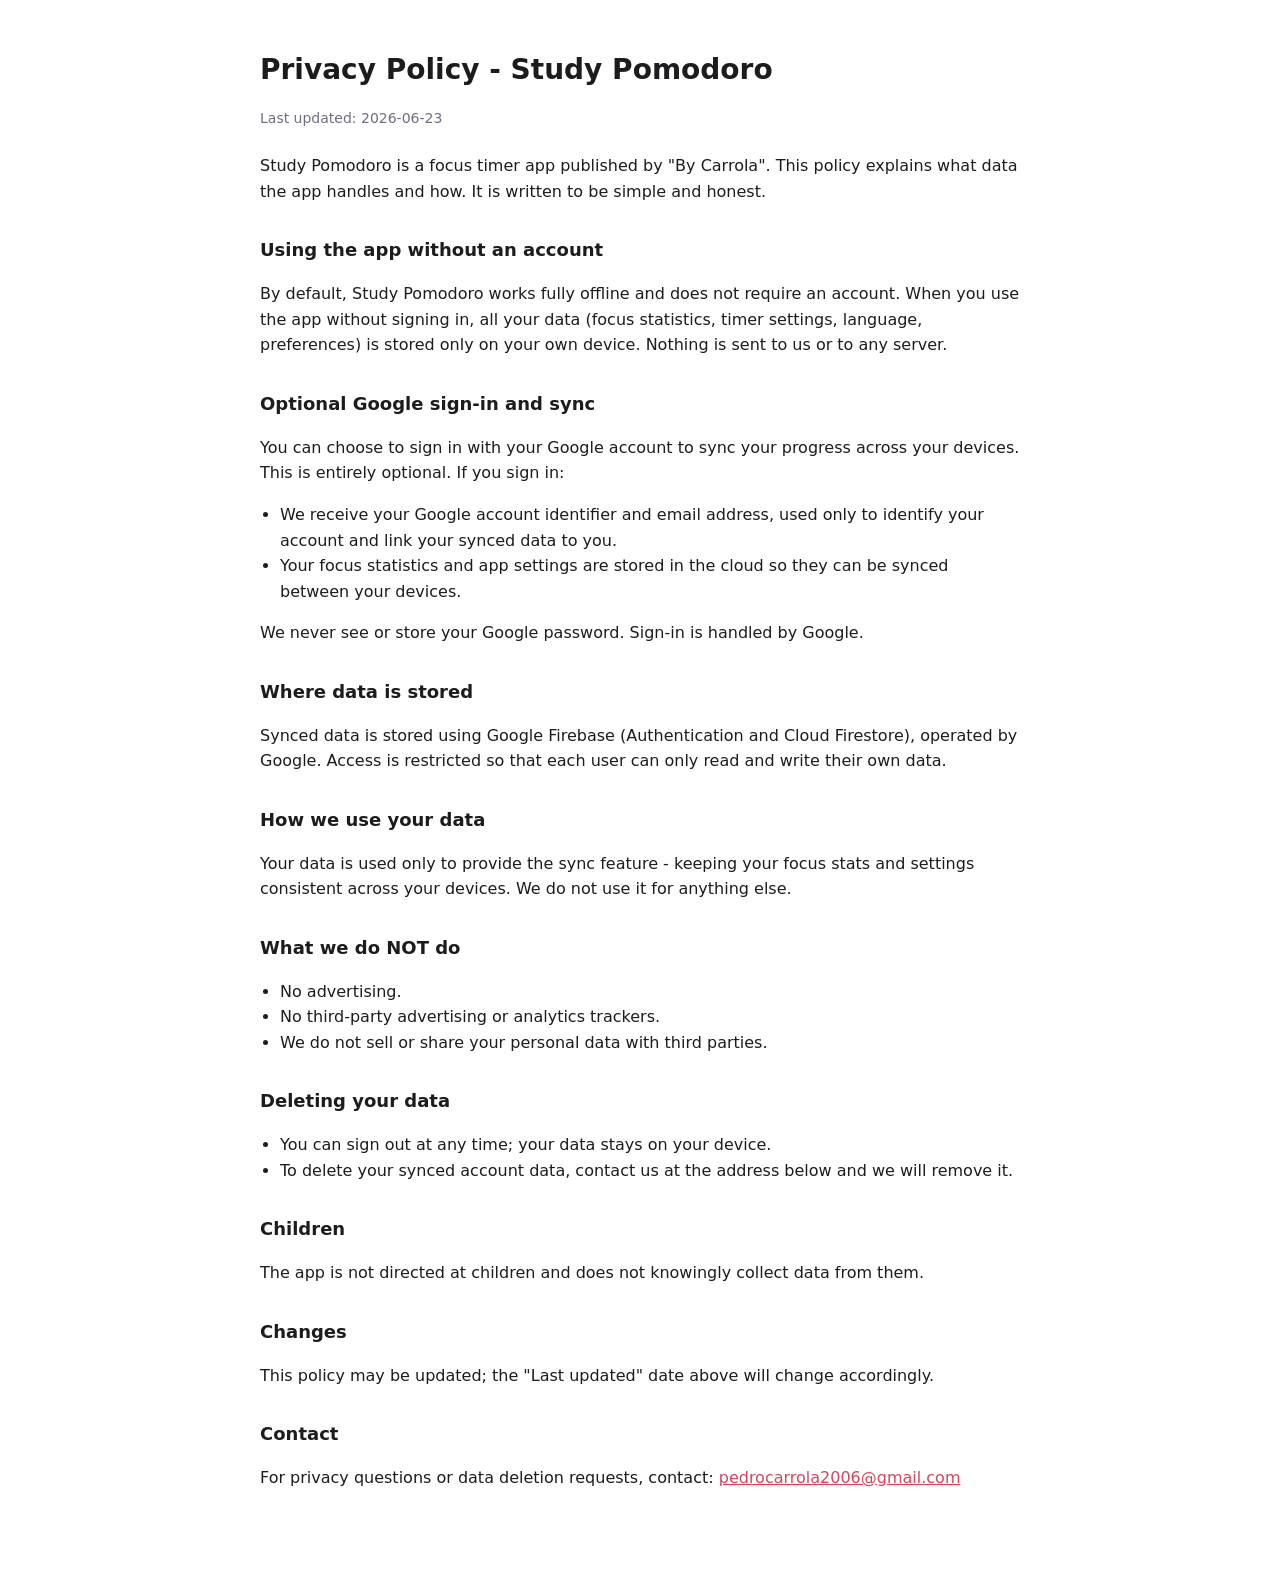
==== index.html @ 79184b82 "Privacy policy for Study Pomodoro" ====
<!DOCTYPE html>
<html lang="en">
<head>
<meta charset="utf-8">
<meta name="viewport" content="width=device-width, initial-scale=1">
<title>Study Pomodoro - Privacy Policy</title>
<style>
  :root { color-scheme: light dark; }
  body { font-family: -apple-system, "Segoe UI", Roboto, system-ui, sans-serif;
    max-width: 760px; margin: 0 auto; padding: 48px 24px 80px; line-height: 1.6;
    color: #1c1c1e; background: #ffffff; }
  @media (prefers-color-scheme: dark){ body{ color:#e8e8ed; background:#0f0f13; } a{ color:#ff8a8a; } }
  h1 { font-size: 28px; margin: 0 0 4px; }
  h2 { font-size: 18px; margin: 32px 0 8px; }
  .updated { color: #6e6e80; font-size: 14px; margin-bottom: 24px; }
  ul { padding-left: 20px; }
  a { color: #d6455d; }
</style>
</head>
<body>
<h1>Privacy Policy - Study Pomodoro</h1>
<p class="updated">Last updated: 2026-06-23</p>

<p>Study Pomodoro is a focus timer app published by "By Carrola". This policy explains
what data the app handles and how. It is written to be simple and honest.</p>

<h2>Using the app without an account</h2>
<p>By default, Study Pomodoro works fully offline and does not require an account. When
you use the app without signing in, all your data (focus statistics, timer settings,
language, preferences) is stored only on your own device. Nothing is sent to us or to
any server.</p>

<h2>Optional Google sign-in and sync</h2>
<p>You can choose to sign in with your Google account to sync your progress across your
devices. This is entirely optional. If you sign in:</p>
<ul>
  <li>We receive your Google account identifier and email address, used only to identify
  your account and link your synced data to you.</li>
  <li>Your focus statistics and app settings are stored in the cloud so they can be synced
  between your devices.</li>
</ul>
<p>We never see or store your Google password. Sign-in is handled by Google.</p>

<h2>Where data is stored</h2>
<p>Synced data is stored using Google Firebase (Authentication and Cloud Firestore),
operated by Google. Access is restricted so that each user can only read and write their
own data.</p>

<h2>How we use your data</h2>
<p>Your data is used only to provide the sync feature - keeping your focus stats and
settings consistent across your devices. We do not use it for anything else.</p>

<h2>What we do NOT do</h2>
<ul>
  <li>No advertising.</li>
  <li>No third-party advertising or analytics trackers.</li>
  <li>We do not sell or share your personal data with third parties.</li>
</ul>

<h2>Deleting your data</h2>
<ul>
  <li>You can sign out at any time; your data stays on your device.</li>
  <li>To delete your synced account data, contact us at the address below and we will
  remove it.</li>
</ul>

<h2>Children</h2>
<p>The app is not directed at children and does not knowingly collect data from them.</p>

<h2>Changes</h2>
<p>This policy may be updated; the "Last updated" date above will change accordingly.</p>

<h2>Contact</h2>
<p>For privacy questions or data deletion requests, contact:
<a href="mailto:pedrocarrola2006@gmail.com">pedrocarrola2006@gmail.com</a></p>
</body>
</html>
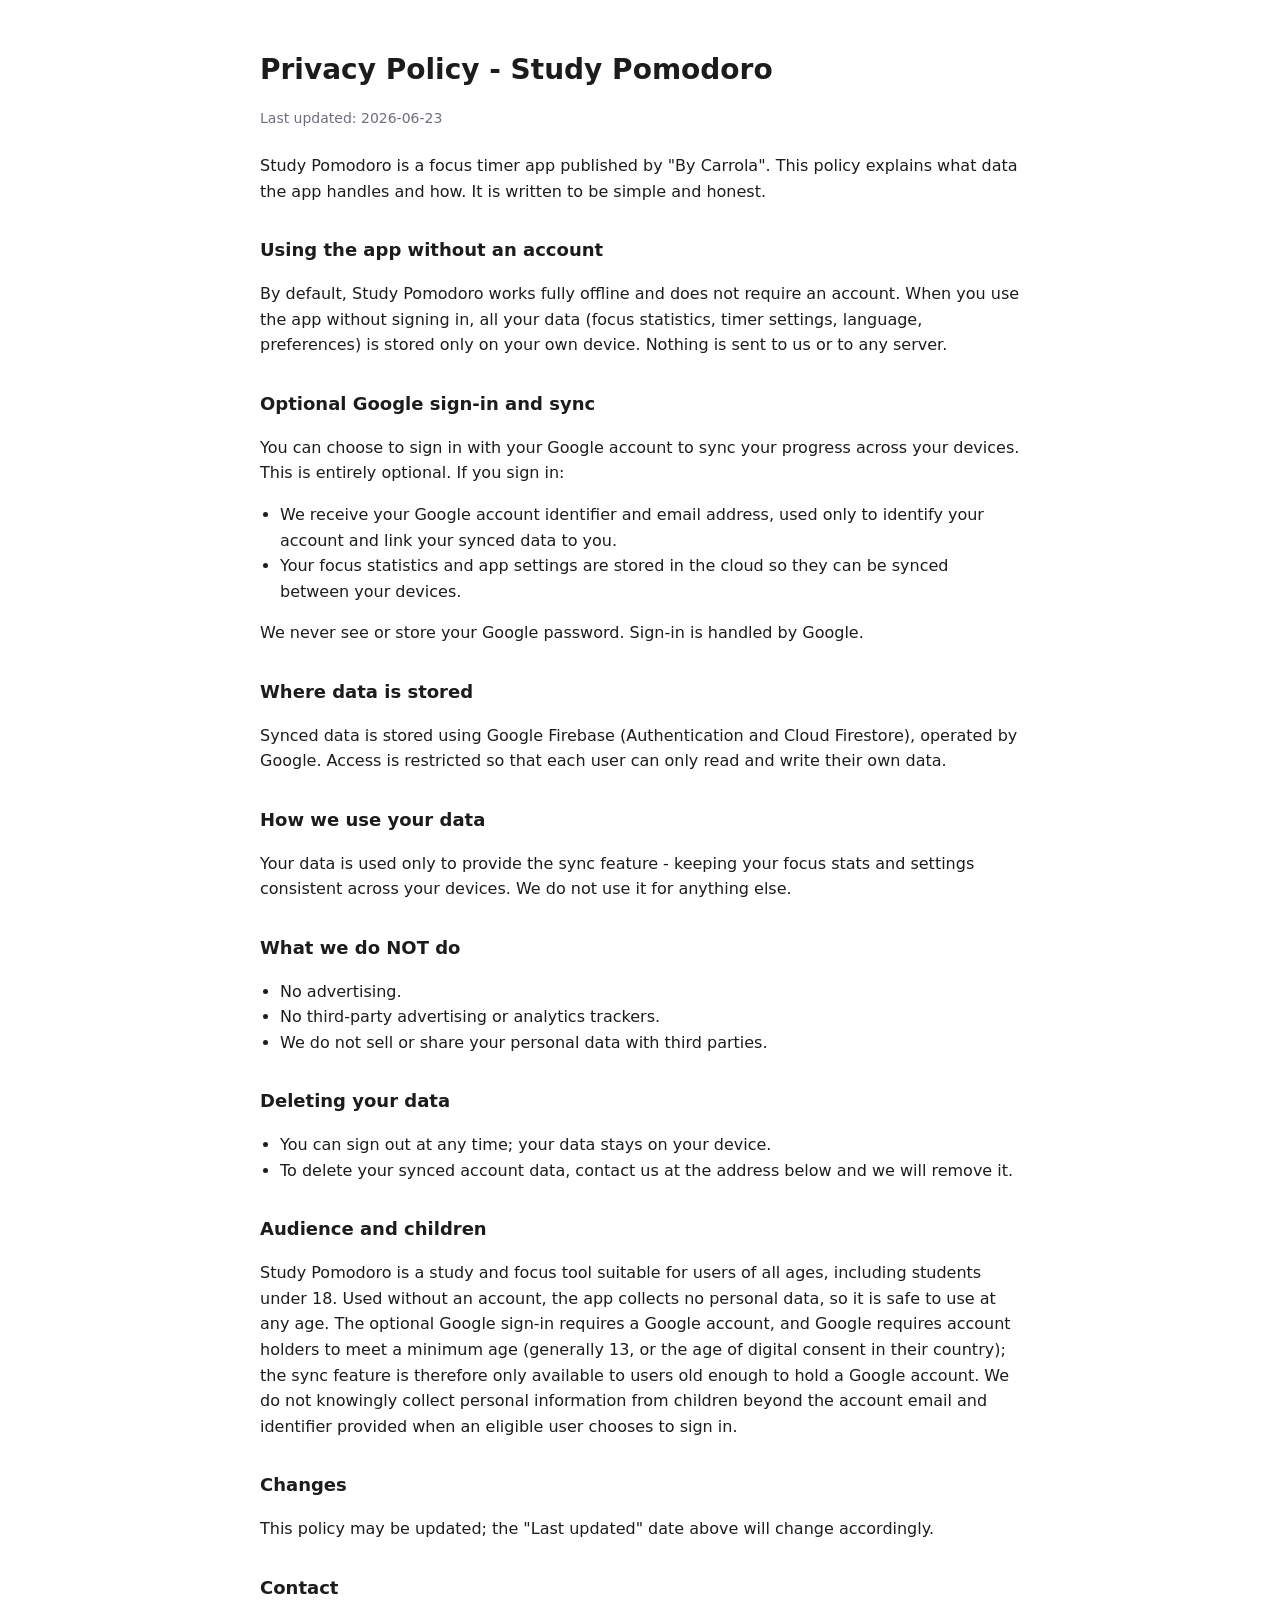
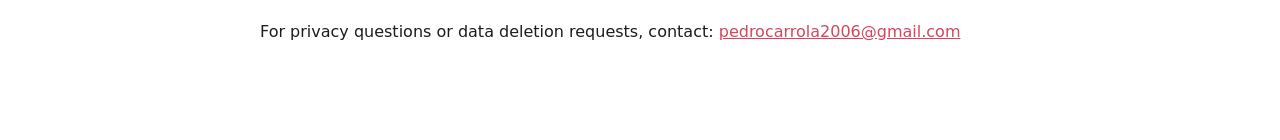
==== commit c3e46a10: "Clarify audience/children section" ====
--- a/index.html
+++ b/index.html
@@ -64,8 +64,15 @@
   remove it.</li>
 </ul>
 
-<h2>Children</h2>
-<p>The app is not directed at children and does not knowingly collect data from them.</p>
+<h2>Audience and children</h2>
+<p>Study Pomodoro is a study and focus tool suitable for users of all ages, including
+students under 18. Used without an account, the app collects no personal data, so it is
+safe to use at any age. The optional Google sign-in requires a Google account, and Google
+requires account holders to meet a minimum age (generally 13, or the age of digital
+consent in their country); the sync feature is therefore only available to users old
+enough to hold a Google account. We do not knowingly collect personal information from
+children beyond the account email and identifier provided when an eligible user chooses
+to sign in.</p>
 
 <h2>Changes</h2>
 <p>This policy may be updated; the "Last updated" date above will change accordingly.</p>
